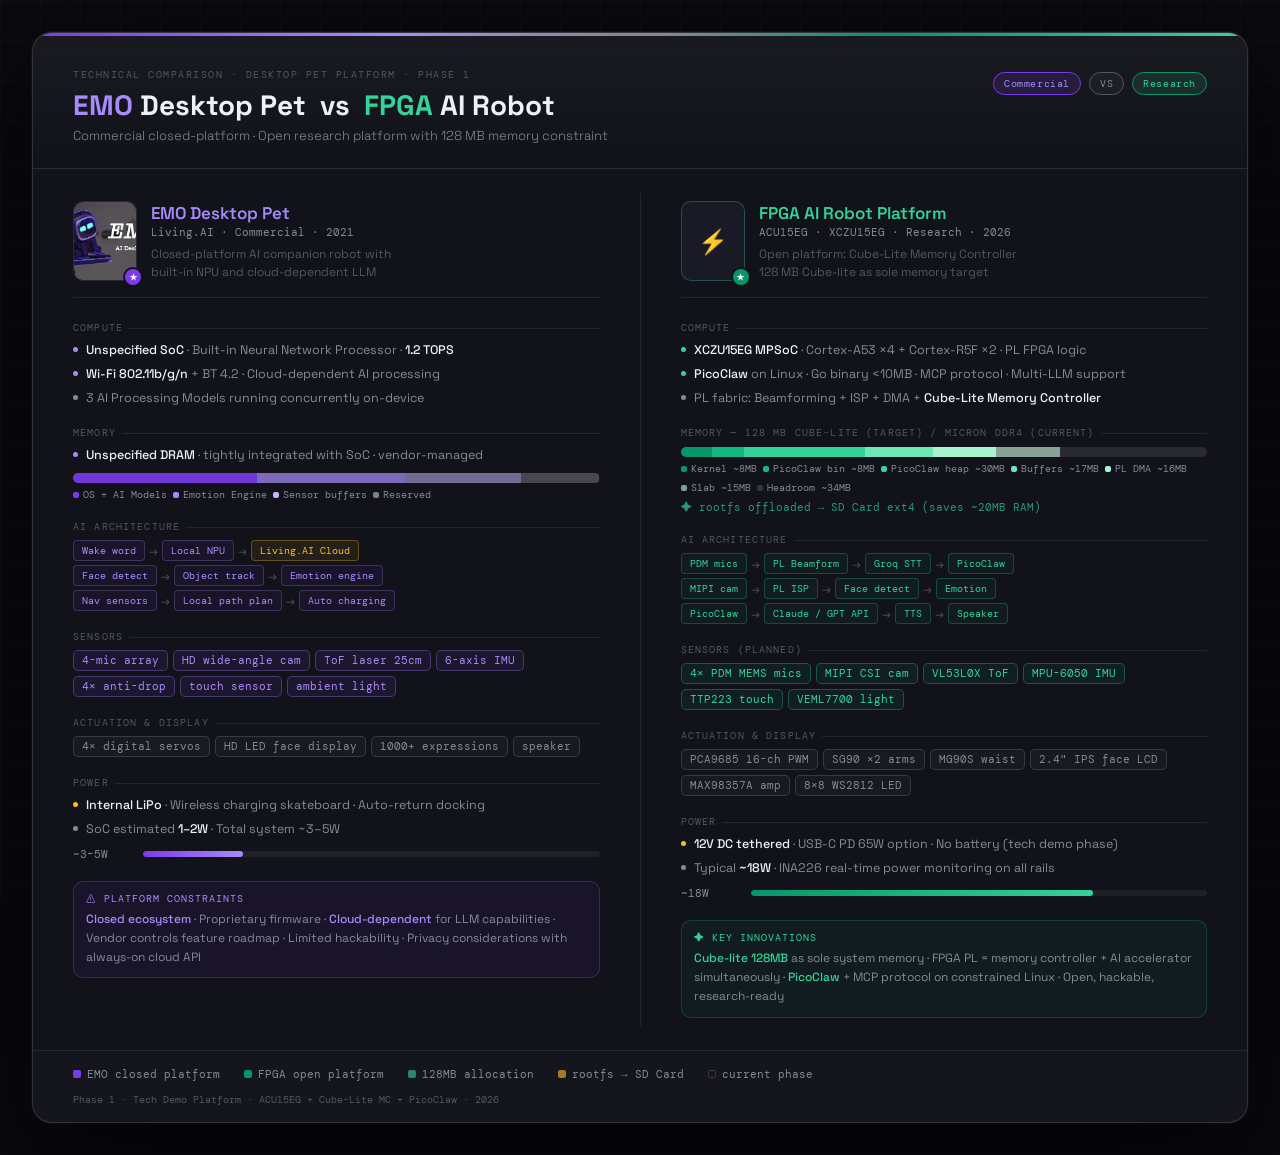
==== docs/emo_vs_fpga_slide_4.html @ 3019c157 "Add item 14: Cube-Lite Demo Plan with EMO vs FPGA slide preview Co-Authored-By: Claude Opus 4.6 (1M " ====
<!DOCTYPE html>
<html lang="zh-TW">
<head>
<meta charset="UTF-8">
<meta name="viewport" content="width=device-width, initial-scale=1.0">
<title>EMO vs FPGA AI Robot Platform</title>
<link href="https://fonts.googleapis.com/css2?family=DM+Mono:wght@400;500&family=Space+Grotesk:wght@300;400;500;600;700&display=swap" rel="stylesheet">
<style>
  *, *::before, *::after { box-sizing: border-box; margin: 0; padding: 0; }

  :root {
    --bg: #0a0a0f;
    --surface: #12121a;
    --surface2: #1a1a26;
    --border: rgba(255,255,255,0.08);
    --border2: rgba(255,255,255,0.14);
    --text: #f0f0f8;
    --muted: #888898;
    --hint: #555566;
    --emo-accent: #a78bfa;
    --emo-mid: #7c3aed;
    --emo-dim: rgba(124,58,237,0.15);
    --fpga-accent: #34d399;
    --fpga-mid: #059669;
    --fpga-dim: rgba(52,211,153,0.12);
    --amber: #fbbf24;
    --coral: #f87171;
  }

  body {
    background: var(--bg);
    color: var(--text);
    font-family: 'Space Grotesk', sans-serif;
    min-height: 100vh;
    display: flex;
    align-items: center;
    justify-content: center;
    padding: 2rem;
    overflow-x: hidden;
  }

  /* Subtle grid background */
  body::before {
    content: '';
    position: fixed;
    inset: 0;
    background-image:
      linear-gradient(rgba(255,255,255,0.02) 1px, transparent 1px),
      linear-gradient(90deg, rgba(255,255,255,0.02) 1px, transparent 1px);
    background-size: 40px 40px;
    pointer-events: none;
    z-index: 0;
  }

  .slide {
    position: relative;
    z-index: 1;
    width: 100%;
    max-width: 1280px;
    background: var(--surface);
    border: 1px solid var(--border2);
    border-radius: 20px;
    overflow: hidden;
    box-shadow: 0 40px 120px rgba(0,0,0,0.7), 0 0 0 1px rgba(255,255,255,0.05);
  }

  /* Top accent line */
  .slide::before {
    content: '';
    display: block;
    height: 3px;
    background: linear-gradient(90deg, var(--emo-mid) 0%, var(--emo-accent) 30%, #888 48%, #888 52%, var(--fpga-mid) 70%, var(--fpga-accent) 100%);
  }

  /* Header */
  .header {
    padding: 2rem 2.5rem 1.5rem;
    display: flex;
    align-items: flex-start;
    justify-content: space-between;
    gap: 1.5rem;
    border-bottom: 1px solid var(--border);
    background: linear-gradient(180deg, rgba(255,255,255,0.03) 0%, transparent 100%);
  }

  .header-left {}
  .eyebrow {
    font-family: 'DM Mono', monospace;
    font-size: 10px;
    letter-spacing: 0.15em;
    text-transform: uppercase;
    color: var(--hint);
    margin-bottom: 8px;
  }
  .headline {
    font-size: 28px;
    font-weight: 700;
    line-height: 1.15;
    color: var(--text);
  }
  .headline .emo-word { color: var(--emo-accent); }
  .headline .fpga-word { color: var(--fpga-accent); }
  .tagline {
    font-size: 13px;
    color: var(--muted);
    margin-top: 6px;
    font-weight: 300;
  }

  .header-right {
    display: flex;
    align-items: center;
    gap: 8px;
    flex-shrink: 0;
    margin-top: 4px;
  }
  .pill {
    font-family: 'DM Mono', monospace;
    font-size: 10px;
    padding: 4px 10px;
    border-radius: 20px;
    border: 1px solid;
    letter-spacing: 0.06em;
  }
  .pill-purple { border-color: var(--emo-mid); color: var(--emo-accent); background: var(--emo-dim); }
  .pill-green { border-color: var(--fpga-mid); color: var(--fpga-accent); background: var(--fpga-dim); }

  /* Main two-column layout */
  .main {
    display: grid;
    grid-template-columns: 1fr 1px 1fr;
  }

  .col-divider {
    background: var(--border);
    margin: 1.5rem 0;
  }

  .col {
    padding: 2rem 2.5rem;
  }

  /* Column headers */
  .col-head {
    display: flex;
    align-items: center;
    gap: 14px;
    margin-bottom: 1.5rem;
    padding-bottom: 1rem;
    border-bottom: 1px solid var(--border);
  }

  .avatar-wrap {
    position: relative;
    width: 64px;
    height: 80px;
    flex-shrink: 0;
  }
  .avatar-img {
    width: 64px;
    height: 80px;
    object-fit: cover;
    border-radius: 10px;
    border: 1.5px solid rgba(255,255,255,0.1);
    display: block;
  }
  .avatar-fallback {
    width: 64px;
    height: 80px;
    border-radius: 10px;
    border: 1.5px solid;
    display: flex;
    align-items: center;
    justify-content: center;
    font-size: 28px;
    background: var(--surface2);
  }
  .avatar-badge {
    position: absolute;
    bottom: -6px;
    right: -6px;
    width: 20px;
    height: 20px;
    border-radius: 50%;
    border: 2px solid var(--surface);
    display: flex;
    align-items: center;
    justify-content: center;
    font-size: 9px;
  }
  .badge-emo { background: var(--emo-mid); }
  .badge-fpga { background: var(--fpga-mid); }

  .col-title-block {}
  .col-name {
    font-size: 17px;
    font-weight: 600;
    margin-bottom: 2px;
  }
  .col-name-emo { color: var(--emo-accent); }
  .col-name-fpga { color: var(--fpga-accent); }
  .col-maker {
    font-family: 'DM Mono', monospace;
    font-size: 10.5px;
    color: var(--muted);
    margin-bottom: 6px;
  }
  .col-desc {
    font-size: 12px;
    color: var(--hint);
    line-height: 1.5;
  }

  /* Section */
  .section { margin-bottom: 1.25rem; }
  .sec-label {
    font-family: 'DM Mono', monospace;
    font-size: 9.5px;
    letter-spacing: 0.12em;
    text-transform: uppercase;
    color: var(--hint);
    margin-bottom: 7px;
    display: flex;
    align-items: center;
    gap: 6px;
  }
  .sec-label::after {
    content: '';
    flex: 1;
    height: 1px;
    background: var(--border);
  }

  .spec-list { display: flex; flex-direction: column; gap: 5px; }
  .spec-item {
    display: flex;
    align-items: flex-start;
    gap: 8px;
    font-size: 12.5px;
    line-height: 1.5;
    color: var(--muted);
  }
  .spec-dot {
    width: 5px;
    height: 5px;
    border-radius: 50%;
    flex-shrink: 0;
    margin-top: 6px;
  }
  .spec-item strong { color: var(--text); font-weight: 500; }

  /* Memory bar */
  .mem-bar-outer {
    background: rgba(255,255,255,0.05);
    border-radius: 6px;
    height: 10px;
    overflow: hidden;
    display: flex;
    margin: 6px 0 4px;
  }
  .mem-seg { height: 100%; }
  .mem-legend {
    display: flex;
    flex-wrap: wrap;
    gap: 6px;
    margin-top: 5px;
  }
  .mem-item {
    display: flex;
    align-items: center;
    gap: 4px;
    font-size: 10px;
    font-family: 'DM Mono', monospace;
    color: var(--muted);
  }
  .mem-dot { width: 6px; height: 6px; border-radius: 2px; flex-shrink: 0; }

  /* Tags */
  .tags { display: flex; flex-wrap: wrap; gap: 5px; margin-top: 4px; }
  .tag {
    font-size: 10.5px;
    font-family: 'DM Mono', monospace;
    padding: 3px 8px;
    border-radius: 5px;
    border: 1px solid;
    white-space: nowrap;
  }
  .tag-emo { border-color: rgba(167,139,250,0.3); color: var(--emo-accent); background: rgba(124,58,237,0.1); }
  .tag-fpga { border-color: rgba(52,211,153,0.3); color: var(--fpga-accent); background: rgba(5,150,105,0.1); }
  .tag-neutral { border-color: var(--border2); color: var(--muted); background: rgba(255,255,255,0.03); }

  /* Architecture flow */
  .arch-flow {
    display: flex;
    align-items: center;
    flex-wrap: wrap;
    gap: 4px;
    margin: 4px 0;
  }
  .arch-node {
    font-size: 10px;
    font-family: 'DM Mono', monospace;
    padding: 3px 8px;
    border-radius: 4px;
    border: 1px solid var(--border2);
    color: var(--muted);
    white-space: nowrap;
  }
  .arch-node-emo { border-color: rgba(167,139,250,0.25); color: var(--emo-accent); background: rgba(124,58,237,0.08); }
  .arch-node-fpga { border-color: rgba(52,211,153,0.25); color: var(--fpga-accent); background: rgba(5,150,105,0.08); }
  .arch-arrow { font-size: 11px; color: var(--hint); }

  /* Highlight box */
  .highlight {
    border-radius: 10px;
    padding: 10px 12px;
    margin-top: 1rem;
    border: 1px solid;
  }
  .highlight-emo {
    background: rgba(124,58,237,0.08);
    border-color: rgba(167,139,250,0.2);
  }
  .highlight-fpga {
    background: rgba(5,150,105,0.08);
    border-color: rgba(52,211,153,0.2);
  }
  .highlight-title {
    font-size: 10px;
    font-family: 'DM Mono', monospace;
    letter-spacing: 0.1em;
    text-transform: uppercase;
    margin-bottom: 5px;
  }
  .highlight-emo .highlight-title { color: var(--emo-accent); }
  .highlight-fpga .highlight-title { color: var(--fpga-accent); }
  .highlight-body {
    font-size: 12px;
    line-height: 1.6;
    color: var(--muted);
  }
  .highlight-body strong { font-weight: 500; }
  .highlight-emo .highlight-body strong { color: var(--emo-accent); }
  .highlight-fpga .highlight-body strong { color: var(--fpga-accent); }

  /* Footer */
  .footer {
    padding: 1rem 2.5rem;
    border-top: 1px solid var(--border);
    display: flex;
    align-items: center;
    justify-content: space-between;
    flex-wrap: wrap;
    gap: 12px;
    background: rgba(255,255,255,0.01);
  }
  .legend {
    display: flex;
    align-items: center;
    gap: 1.5rem;
    flex-wrap: wrap;
  }
  .legend-item {
    display: flex;
    align-items: center;
    gap: 6px;
    font-size: 11px;
    font-family: 'DM Mono', monospace;
    color: var(--muted);
  }
  .legend-dot {
    width: 8px;
    height: 8px;
    border-radius: 2px;
  }
  .footer-meta {
    font-family: 'DM Mono', monospace;
    font-size: 10px;
    color: var(--hint);
  }

  /* Comparison row for power */
  .power-row {
    display: flex;
    align-items: center;
    gap: 10px;
    margin-top: 4px;
  }
  .power-bar-wrap { flex: 1; }
  .power-label { font-size: 10px; font-family: 'DM Mono', monospace; color: var(--muted); margin-bottom: 3px; }
  .power-bar-bg { background: rgba(255,255,255,0.06); border-radius: 3px; height: 6px; overflow: hidden; }
  .power-bar-fill { height: 100%; border-radius: 3px; }

  /* Fade-in animation */
  @keyframes fadeUp {
    from { opacity: 0; transform: translateY(16px); }
    to { opacity: 1; transform: translateY(0); }
  }
  .slide { animation: fadeUp 0.5s ease both; }
  .col:nth-child(1) { animation: fadeUp 0.5s 0.1s ease both; }
  .col:nth-child(3) { animation: fadeUp 0.5s 0.2s ease both; }
</style>
</head>
<body>

<div class="slide">

  <!-- Header -->
  <div class="header">
    <div class="header-left">
      <div class="eyebrow">Technical Comparison · Desktop Pet Platform · Phase 1</div>
      <div class="headline">
        <span class="emo-word">EMO</span> Desktop Pet
        &nbsp;vs&nbsp;
        <span class="fpga-word">FPGA</span> AI Robot
      </div>
      <div class="tagline">Commercial closed-platform · Open research platform with 128 MB memory constraint</div>
    </div>
    <div class="header-right">
      <span class="pill pill-purple">Commercial</span>
      <span class="pill" style="border-color:var(--hint);color:var(--muted);background:rgba(255,255,255,0.03)">VS</span>
      <span class="pill pill-green">Research</span>
    </div>
  </div>

  <!-- Two columns -->
  <div class="main">

    <!-- LEFT: EMO -->
    <div class="col">

      <div class="col-head">
        <div class="avatar-wrap">
          <img
            class="avatar-img"
            src="[data-uri]"
            alt="EMO robot"
            
          >
          <div class="avatar-fallback" style="display:none;border-color:rgba(167,139,250,0.3);color:var(--emo-accent);">🤖</div>
          <div class="avatar-badge badge-emo">★</div>
        </div>
        <div class="col-title-block">
          <div class="col-name col-name-emo">EMO Desktop Pet</div>
          <div class="col-maker">Living.AI · Commercial · 2021</div>
          <div class="col-desc">Closed-platform AI companion robot with<br>built-in NPU and cloud-dependent LLM</div>
        </div>
      </div>

      <div class="section">
        <div class="sec-label">Compute</div>
        <div class="spec-list">
          <div class="spec-item"><div class="spec-dot" style="background:var(--emo-accent)"></div><div><strong>Unspecified SoC</strong> · Built-in Neural Network Processor · <strong>1.2 TOPS</strong></div></div>
          <div class="spec-item"><div class="spec-dot" style="background:var(--emo-accent)"></div><div><strong>Wi-Fi 802.11b/g/n</strong> + BT 4.2 · Cloud-dependent AI processing</div></div>
          <div class="spec-item"><div class="spec-dot" style="background:var(--muted)"></div><div>3 AI Processing Models running concurrently on-device</div></div>
        </div>
      </div>

      <div class="section">
        <div class="sec-label">Memory</div>
        <div class="spec-list">
          <div class="spec-item"><div class="spec-dot" style="background:var(--emo-accent)"></div><div><strong>Unspecified DRAM</strong> · tightly integrated with SoC · vendor-managed</div></div>
        </div>
        <div class="mem-bar-outer" style="margin-top:8px">
          <div class="mem-seg" style="width:35%;background:#7c3aed;opacity:0.9"></div>
          <div class="mem-seg" style="width:28%;background:#a78bfa;opacity:0.7"></div>
          <div class="mem-seg" style="width:22%;background:#c4b5fd;opacity:0.5"></div>
          <div class="mem-seg" style="width:15%;background:#ede9fe;opacity:0.2"></div>
        </div>
        <div class="mem-legend">
          <div class="mem-item"><div class="mem-dot" style="background:#7c3aed"></div>OS + AI Models</div>
          <div class="mem-item"><div class="mem-dot" style="background:#a78bfa"></div>Emotion Engine</div>
          <div class="mem-item"><div class="mem-dot" style="background:#c4b5fd"></div>Sensor buffers</div>
          <div class="mem-item"><div class="mem-dot" style="background:#ede9fe;opacity:0.5"></div>Reserved</div>
        </div>
      </div>

      <div class="section">
        <div class="sec-label">AI Architecture</div>
        <div class="arch-flow">
          <div class="arch-node arch-node-emo">Wake word</div>
          <div class="arch-arrow">→</div>
          <div class="arch-node arch-node-emo">Local NPU</div>
          <div class="arch-arrow">→</div>
          <div class="arch-node" style="border-color:rgba(251,191,36,0.3);color:#fbbf24;background:rgba(251,191,36,0.08)">Living.AI Cloud</div>
        </div>
        <div class="arch-flow" style="margin-top:4px">
          <div class="arch-node arch-node-emo">Face detect</div>
          <div class="arch-arrow">→</div>
          <div class="arch-node arch-node-emo">Object track</div>
          <div class="arch-arrow">→</div>
          <div class="arch-node arch-node-emo">Emotion engine</div>
        </div>
        <div class="arch-flow" style="margin-top:4px">
          <div class="arch-node arch-node-emo">Nav sensors</div>
          <div class="arch-arrow">→</div>
          <div class="arch-node arch-node-emo">Local path plan</div>
          <div class="arch-arrow">→</div>
          <div class="arch-node arch-node-emo">Auto charging</div>
        </div>
      </div>

      <div class="section">
        <div class="sec-label">Sensors</div>
        <div class="tags">
          <span class="tag tag-emo">4-mic array</span>
          <span class="tag tag-emo">HD wide-angle cam</span>
          <span class="tag tag-emo">ToF laser 25cm</span>
          <span class="tag tag-emo">6-axis IMU</span>
          <span class="tag tag-emo">4× anti-drop</span>
          <span class="tag tag-emo">touch sensor</span>
          <span class="tag tag-emo">ambient light</span>
        </div>
      </div>

      <div class="section">
        <div class="sec-label">Actuation &amp; Display</div>
        <div class="tags">
          <span class="tag tag-neutral">4× digital servos</span>
          <span class="tag tag-neutral">HD LED face display</span>
          <span class="tag tag-neutral">1000+ expressions</span>
          <span class="tag tag-neutral">speaker</span>
        </div>
      </div>

      <div class="section">
        <div class="sec-label">Power</div>
        <div class="spec-list">
          <div class="spec-item"><div class="spec-dot" style="background:#fbbf24"></div><div><strong>Internal LiPo</strong> · Wireless charging skateboard · Auto-return docking</div></div>
          <div class="spec-item"><div class="spec-dot" style="background:var(--muted)"></div><div>SoC estimated <strong>1–2W</strong> · Total system ~3–5W</div></div>
        </div>
        <div class="power-row" style="margin-top:8px">
          <div style="font-size:11px;font-family:'DM Mono',monospace;color:var(--muted);width:60px">~3–5W</div>
          <div class="power-bar-wrap">
            <div class="power-bar-bg">
              <div class="power-bar-fill" style="width:22%;background:linear-gradient(90deg,var(--emo-mid),var(--emo-accent))"></div>
            </div>
          </div>
        </div>
      </div>

      <div class="highlight highlight-emo">
        <div class="highlight-title">⚠ Platform Constraints</div>
        <div class="highlight-body">
          <strong>Closed ecosystem</strong> · Proprietary firmware · <strong>Cloud-dependent</strong> for LLM capabilities · Vendor controls feature roadmap · Limited hackability · Privacy considerations with always-on cloud API
        </div>
      </div>

    </div>

    <div class="col-divider"></div>

    <!-- RIGHT: FPGA Platform -->
    <div class="col">

      <div class="col-head">
        <div class="avatar-wrap">
          <div class="avatar-fallback" style="display:flex;border-color:rgba(52,211,153,0.3);color:var(--fpga-accent);font-size:24px;">⚡</div>
          <div class="avatar-badge badge-fpga">★</div>
        </div>
        <div class="col-title-block">
          <div class="col-name col-name-fpga">FPGA AI Robot Platform</div>
          <div class="col-maker">ACU15EG · XCZU15EG · Research · 2026</div>
          <div class="col-desc">Open platform: Cube-Lite Memory Controller<br>128 MB Cube-lite as sole memory target</div>
        </div>
      </div>

      <div class="section">
        <div class="sec-label">Compute</div>
        <div class="spec-list">
          <div class="spec-item"><div class="spec-dot" style="background:var(--fpga-accent)"></div><div><strong>XCZU15EG MPSoC</strong> · Cortex-A53 ×4 + Cortex-R5F ×2 · PL FPGA logic</div></div>
          <div class="spec-item"><div class="spec-dot" style="background:var(--fpga-accent)"></div><div><strong>PicoClaw</strong> on Linux · Go binary &lt;10MB · MCP protocol · Multi-LLM support</div></div>
          <div class="spec-item"><div class="spec-dot" style="background:var(--muted)"></div><div>PL fabric: Beamforming + ISP + DMA + <strong>Cube-Lite Memory Controller</strong></div></div>
        </div>
      </div>

      <div class="section">
        <div class="sec-label">Memory — 128 MB Cube-lite (target) / Micron DDR4 (current)</div>
        <div class="mem-bar-outer" style="margin-top:8px">
          <div class="mem-seg" style="width:6%;background:#059669"></div>
          <div class="mem-seg" style="width:6%;background:#10b981"></div>
          <div class="mem-seg" style="width:23%;background:#34d399"></div>
          <div class="mem-seg" style="width:13%;background:#6ee7b7"></div>
          <div class="mem-seg" style="width:12%;background:#a7f3d0"></div>
          <div class="mem-seg" style="width:12%;background:#d1fae5;opacity:0.6"></div>
          <div class="mem-seg" style="width:28%;background:rgba(255,255,255,0.05)"></div>
        </div>
        <div class="mem-legend">
          <div class="mem-item"><div class="mem-dot" style="background:#059669"></div>Kernel ~8MB</div>
          <div class="mem-item"><div class="mem-dot" style="background:#10b981"></div>PicoClaw bin ~8MB</div>
          <div class="mem-item"><div class="mem-dot" style="background:#34d399"></div>PicoClaw heap ~30MB</div>
          <div class="mem-item"><div class="mem-dot" style="background:#6ee7b7"></div>Buffers ~17MB</div>
          <div class="mem-item"><div class="mem-dot" style="background:#a7f3d0"></div>PL DMA ~16MB</div>
          <div class="mem-item"><div class="mem-dot" style="background:#d1fae5;opacity:0.6"></div>Slab ~15MB</div>
          <div class="mem-item"><div class="mem-dot" style="background:rgba(255,255,255,0.15)"></div>Headroom ~34MB</div>
        </div>
        <div style="margin-top:6px;font-size:11px;font-family:'DM Mono',monospace;color:rgba(52,211,153,0.7)">
          ✦ rootfs offloaded → SD Card ext4 (saves ~20MB RAM)
        </div>
      </div>

      <div class="section">
        <div class="sec-label">AI Architecture</div>
        <div class="arch-flow">
          <div class="arch-node arch-node-fpga">PDM mics</div>
          <div class="arch-arrow">→</div>
          <div class="arch-node arch-node-fpga">PL Beamform</div>
          <div class="arch-arrow">→</div>
          <div class="arch-node arch-node-fpga">Groq STT</div>
          <div class="arch-arrow">→</div>
          <div class="arch-node arch-node-fpga">PicoClaw</div>
        </div>
        <div class="arch-flow" style="margin-top:4px">
          <div class="arch-node arch-node-fpga">MIPI cam</div>
          <div class="arch-arrow">→</div>
          <div class="arch-node arch-node-fpga">PL ISP</div>
          <div class="arch-arrow">→</div>
          <div class="arch-node arch-node-fpga">Face detect</div>
          <div class="arch-arrow">→</div>
          <div class="arch-node arch-node-fpga">Emotion</div>
        </div>
        <div class="arch-flow" style="margin-top:4px">
          <div class="arch-node arch-node-fpga">PicoClaw</div>
          <div class="arch-arrow">→</div>
          <div class="arch-node arch-node-fpga">Claude / GPT API</div>
          <div class="arch-arrow">→</div>
          <div class="arch-node arch-node-fpga">TTS</div>
          <div class="arch-arrow">→</div>
          <div class="arch-node arch-node-fpga">Speaker</div>
        </div>
      </div>

      <div class="section">
        <div class="sec-label">Sensors (Planned)</div>
        <div class="tags">
          <span class="tag tag-fpga">4× PDM MEMS mics</span>
          <span class="tag tag-fpga">MIPI CSI cam</span>
          <span class="tag tag-fpga">VL53L0X ToF</span>
          <span class="tag tag-fpga">MPU-6050 IMU</span>
          <span class="tag tag-fpga">TTP223 touch</span>
          <span class="tag tag-fpga">VEML7700 light</span>
        </div>
      </div>

      <div class="section">
        <div class="sec-label">Actuation &amp; Display</div>
        <div class="tags">
          <span class="tag tag-neutral">PCA9685 16-ch PWM</span>
          <span class="tag tag-neutral">SG90 ×2 arms</span>
          <span class="tag tag-neutral">MG90S waist</span>
          <span class="tag tag-neutral">2.4" IPS face LCD</span>
          <span class="tag tag-neutral">MAX98357A amp</span>
          <span class="tag tag-neutral">8×8 WS2812 LED</span>
        </div>
      </div>

      <div class="section">
        <div class="sec-label">Power</div>
        <div class="spec-list">
          <div class="spec-item"><div class="spec-dot" style="background:#fbbf24"></div><div><strong>12V DC tethered</strong> · USB-C PD 65W option · No battery (tech demo phase)</div></div>
          <div class="spec-item"><div class="spec-dot" style="background:var(--muted)"></div><div>Typical <strong>~18W</strong> · INA226 real-time power monitoring on all rails</div></div>
        </div>
        <div class="power-row" style="margin-top:8px">
          <div style="font-size:11px;font-family:'DM Mono',monospace;color:var(--muted);width:60px">~18W</div>
          <div class="power-bar-wrap">
            <div class="power-bar-bg">
              <div class="power-bar-fill" style="width:75%;background:linear-gradient(90deg,var(--fpga-mid),var(--fpga-accent))"></div>
            </div>
          </div>
        </div>
      </div>

      <div class="highlight highlight-fpga">
        <div class="highlight-title">✦ Key Innovations</div>
        <div class="highlight-body">
          <strong>Cube-lite 128MB</strong> as sole system memory · FPGA PL = memory controller + AI accelerator simultaneously · <strong>PicoClaw</strong> + MCP protocol on constrained Linux · Open, hackable, research-ready
        </div>
      </div>

    </div>
  </div>

  <!-- Footer -->
  <div class="footer">
    <div class="legend">
      <div class="legend-item"><div class="legend-dot" style="background:var(--emo-mid)"></div>EMO closed platform</div>
      <div class="legend-item"><div class="legend-dot" style="background:var(--fpga-mid)"></div>FPGA open platform</div>
      <div class="legend-item"><div class="legend-dot" style="background:#34d399;opacity:0.6"></div>128MB allocation</div>
      <div class="legend-item"><div class="legend-dot" style="background:#fbbf24;opacity:0.6"></div>rootfs → SD Card</div>
      <div class="legend-item"><div class="legend-dot" style="border:1px solid var(--border2);background:transparent"></div>current phase</div>
    </div>
    <div class="footer-meta">Phase 1 · Tech Demo Platform · ACU15EG + Cube-Lite MC + PicoClaw · 2026</div>
  </div>

</div>

</body>
</html>
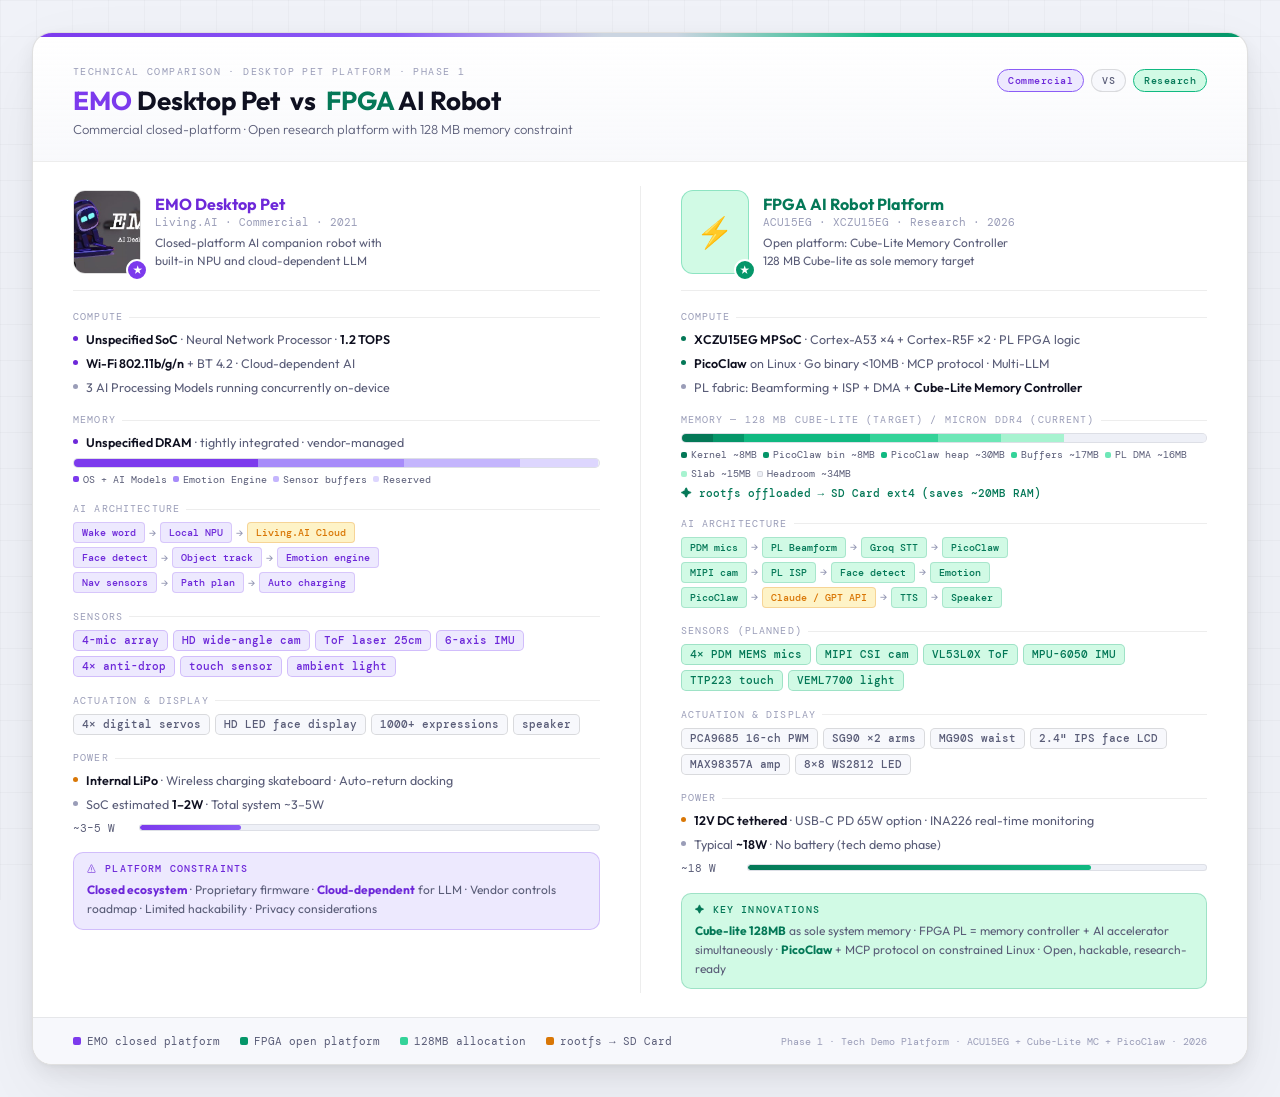
==== commit 4d834edc: "Replace EMO vs FPGA slide with bright version Co-Authored-By: Claude Opus 4.6 (1M context) <noreply@" ====
--- a/docs/emo_vs_fpga_slide_4.html
+++ b/docs/emo_vs_fpga_slide_4.html
@@ -4,50 +4,51 @@
 <meta charset="UTF-8">
 <meta name="viewport" content="width=device-width, initial-scale=1.0">
 <title>EMO vs FPGA AI Robot Platform</title>
-<link href="https://fonts.googleapis.com/css2?family=DM+Mono:wght@400;500&family=Space+Grotesk:wght@300;400;500;600;700&display=swap" rel="stylesheet">
+<link href="https://fonts.googleapis.com/css2?family=DM+Mono:wght@400;500&family=Outfit:wght@300;400;500;600;700&display=swap" rel="stylesheet">
 <style>
   *, *::before, *::after { box-sizing: border-box; margin: 0; padding: 0; }
 
   :root {
-    --bg: #0a0a0f;
-    --surface: #12121a;
-    --surface2: #1a1a26;
-    --border: rgba(255,255,255,0.08);
-    --border2: rgba(255,255,255,0.14);
-    --text: #f0f0f8;
-    --muted: #888898;
-    --hint: #555566;
-    --emo-accent: #a78bfa;
+    --bg: #f0f2f8;
+    --surface: #ffffff;
+    --surface2: #f7f8fc;
+    --surface3: #eef0f7;
+    --border: rgba(0,0,0,0.07);
+    --border2: rgba(0,0,0,0.12);
+    --text: #0f1020;
+    --muted: #5a5d78;
+    --hint: #9a9db8;
+    --emo-accent: #6d28d9;
     --emo-mid: #7c3aed;
-    --emo-dim: rgba(124,58,237,0.15);
-    --fpga-accent: #34d399;
+    --emo-light: #ede9fe;
+    --emo-mid2: #8b5cf6;
+    --fpga-accent: #047857;
     --fpga-mid: #059669;
-    --fpga-dim: rgba(52,211,153,0.12);
-    --amber: #fbbf24;
-    --coral: #f87171;
+    --fpga-light: #d1fae5;
+    --fpga-mid2: #10b981;
+    --amber: #d97706;
+    --amber-light: #fef3c7;
   }
 
   body {
     background: var(--bg);
     color: var(--text);
-    font-family: 'Space Grotesk', sans-serif;
+    font-family: 'Outfit', sans-serif;
     min-height: 100vh;
     display: flex;
     align-items: center;
     justify-content: center;
     padding: 2rem;
-    overflow-x: hidden;
-  }
-
-  /* Subtle grid background */
+  }
+
   body::before {
     content: '';
     position: fixed;
     inset: 0;
     background-image:
-      linear-gradient(rgba(255,255,255,0.02) 1px, transparent 1px),
-      linear-gradient(90deg, rgba(255,255,255,0.02) 1px, transparent 1px);
-    background-size: 40px 40px;
+      linear-gradient(rgba(0,0,0,0.025) 1px, transparent 1px),
+      linear-gradient(90deg, rgba(0,0,0,0.025) 1px, transparent 1px);
+    background-size: 36px 36px;
     pointer-events: none;
     z-index: 0;
   }
@@ -61,158 +62,132 @@
     border: 1px solid var(--border2);
     border-radius: 20px;
     overflow: hidden;
-    box-shadow: 0 40px 120px rgba(0,0,0,0.7), 0 0 0 1px rgba(255,255,255,0.05);
-  }
-
-  /* Top accent line */
+    box-shadow:
+      0 2px 4px rgba(0,0,0,0.04),
+      0 8px 24px rgba(0,0,0,0.08),
+      0 32px 80px rgba(0,0,0,0.06);
+    animation: fadeUp 0.45s ease both;
+  }
+
+  @keyframes fadeUp {
+    from { opacity: 0; transform: translateY(14px); }
+    to   { opacity: 1; transform: translateY(0); }
+  }
+
   .slide::before {
     content: '';
     display: block;
-    height: 3px;
-    background: linear-gradient(90deg, var(--emo-mid) 0%, var(--emo-accent) 30%, #888 48%, #888 52%, var(--fpga-mid) 70%, var(--fpga-accent) 100%);
-  }
-
-  /* Header */
+    height: 4px;
+    background: linear-gradient(90deg,
+      var(--emo-mid) 0%, var(--emo-mid2) 30%,
+      #cbd5e1 47%, #cbd5e1 53%,
+      var(--fpga-mid2) 70%, var(--fpga-mid) 100%);
+  }
+
+  /* ── Header ── */
   .header {
-    padding: 2rem 2.5rem 1.5rem;
+    padding: 1.75rem 2.5rem 1.5rem;
     display: flex;
     align-items: flex-start;
     justify-content: space-between;
     gap: 1.5rem;
     border-bottom: 1px solid var(--border);
-    background: linear-gradient(180deg, rgba(255,255,255,0.03) 0%, transparent 100%);
-  }
-
-  .header-left {}
+    background: linear-gradient(180deg, rgba(255,255,255,0) 0%, rgba(238,240,247,0.4) 100%);
+  }
+
   .eyebrow {
     font-family: 'DM Mono', monospace;
     font-size: 10px;
-    letter-spacing: 0.15em;
+    letter-spacing: 0.14em;
     text-transform: uppercase;
     color: var(--hint);
-    margin-bottom: 8px;
-  }
+    margin-bottom: 7px;
+  }
+
   .headline {
-    font-size: 28px;
+    font-size: 26px;
     font-weight: 700;
-    line-height: 1.15;
+    line-height: 1.2;
     color: var(--text);
   }
-  .headline .emo-word { color: var(--emo-accent); }
+  .headline .emo-word  { color: var(--emo-mid); }
   .headline .fpga-word { color: var(--fpga-accent); }
+
   .tagline {
     font-size: 13px;
     color: var(--muted);
-    margin-top: 6px;
+    margin-top: 5px;
     font-weight: 300;
   }
 
-  .header-right {
-    display: flex;
-    align-items: center;
-    gap: 8px;
-    flex-shrink: 0;
-    margin-top: 4px;
-  }
+  .pills { display: flex; align-items: center; gap: 7px; flex-shrink: 0; margin-top: 4px; }
   .pill {
     font-family: 'DM Mono', monospace;
     font-size: 10px;
     padding: 4px 10px;
     border-radius: 20px;
-    border: 1px solid;
-    letter-spacing: 0.06em;
-  }
-  .pill-purple { border-color: var(--emo-mid); color: var(--emo-accent); background: var(--emo-dim); }
-  .pill-green { border-color: var(--fpga-mid); color: var(--fpga-accent); background: var(--fpga-dim); }
-
-  /* Main two-column layout */
+    border: 1.5px solid;
+    letter-spacing: 0.05em;
+    font-weight: 500;
+  }
+  .pill-emo  { border-color: var(--emo-mid2);  color: var(--emo-accent);  background: var(--emo-light); }
+  .pill-vs   { border-color: var(--border2);    color: var(--muted);       background: var(--surface2); }
+  .pill-fpga { border-color: var(--fpga-mid2); color: var(--fpga-accent); background: var(--fpga-light); }
+
+  /* ── Two columns ── */
   .main {
     display: grid;
     grid-template-columns: 1fr 1px 1fr;
   }
-
-  .col-divider {
-    background: var(--border);
-    margin: 1.5rem 0;
-  }
-
-  .col {
-    padding: 2rem 2.5rem;
-  }
-
-  /* Column headers */
+  .col-divider { background: var(--border); margin: 1.5rem 0; }
+  .col { padding: 1.75rem 2.5rem; }
+
+  /* ── Column header ── */
   .col-head {
     display: flex;
     align-items: center;
     gap: 14px;
-    margin-bottom: 1.5rem;
+    margin-bottom: 1.25rem;
     padding-bottom: 1rem;
     border-bottom: 1px solid var(--border);
   }
 
-  .avatar-wrap {
-    position: relative;
-    width: 64px;
-    height: 80px;
-    flex-shrink: 0;
-  }
-  .avatar-img {
-    width: 64px;
-    height: 80px;
+  .avatar-wrap { position: relative; width: 68px; height: 84px; flex-shrink: 0; }
+  .avatar-img  {
+    width: 68px; height: 84px;
     object-fit: cover;
-    border-radius: 10px;
-    border: 1.5px solid rgba(255,255,255,0.1);
+    border-radius: 12px;
+    border: 1.5px solid var(--border2);
     display: block;
   }
-  .avatar-fallback {
-    width: 64px;
-    height: 80px;
-    border-radius: 10px;
+  .avatar-icon {
+    width: 68px; height: 84px;
+    border-radius: 12px;
     border: 1.5px solid;
-    display: flex;
-    align-items: center;
-    justify-content: center;
-    font-size: 28px;
-    background: var(--surface2);
-  }
+    display: flex; align-items: center; justify-content: center;
+    font-size: 30px;
+  }
+  .avatar-icon-fpga { border-color: rgba(16,185,129,0.35); background: var(--fpga-light); }
+
   .avatar-badge {
-    position: absolute;
-    bottom: -6px;
-    right: -6px;
-    width: 20px;
-    height: 20px;
+    position: absolute; bottom: -7px; right: -7px;
+    width: 22px; height: 22px;
     border-radius: 50%;
-    border: 2px solid var(--surface);
-    display: flex;
-    align-items: center;
-    justify-content: center;
-    font-size: 9px;
-  }
-  .badge-emo { background: var(--emo-mid); }
-  .badge-fpga { background: var(--fpga-mid); }
-
-  .col-title-block {}
-  .col-name {
-    font-size: 17px;
-    font-weight: 600;
-    margin-bottom: 2px;
-  }
-  .col-name-emo { color: var(--emo-accent); }
+    border: 2.5px solid var(--surface);
+    display: flex; align-items: center; justify-content: center;
+    font-size: 9px; font-weight: 700;
+  }
+  .badge-emo  { background: var(--emo-mid);  color: #fff; }
+  .badge-fpga { background: var(--fpga-mid); color: #fff; }
+
+  .col-name { font-size: 16px; font-weight: 700; margin-bottom: 2px; }
+  .col-name-emo  { color: var(--emo-accent); }
   .col-name-fpga { color: var(--fpga-accent); }
-  .col-maker {
-    font-family: 'DM Mono', monospace;
-    font-size: 10.5px;
-    color: var(--muted);
-    margin-bottom: 6px;
-  }
-  .col-desc {
-    font-size: 12px;
-    color: var(--hint);
-    line-height: 1.5;
-  }
-
-  /* Section */
-  .section { margin-bottom: 1.25rem; }
+  .col-maker { font-family: 'DM Mono', monospace; font-size: 10.5px; color: var(--hint); margin-bottom: 5px; }
+  .col-desc  { font-size: 12px; color: var(--muted); line-height: 1.5; }
+
+  /* ── Sections ── */
+  .section { margin-bottom: 1.1rem; }
   .sec-label {
     font-family: 'DM Mono', monospace;
     font-size: 9.5px;
@@ -220,194 +195,105 @@
     text-transform: uppercase;
     color: var(--hint);
     margin-bottom: 7px;
-    display: flex;
-    align-items: center;
-    gap: 6px;
-  }
-  .sec-label::after {
-    content: '';
-    flex: 1;
-    height: 1px;
-    background: var(--border);
-  }
+    display: flex; align-items: center; gap: 6px;
+  }
+  .sec-label::after { content: ''; flex: 1; height: 1px; background: var(--border); }
 
   .spec-list { display: flex; flex-direction: column; gap: 5px; }
   .spec-item {
-    display: flex;
-    align-items: flex-start;
-    gap: 8px;
-    font-size: 12.5px;
-    line-height: 1.5;
-    color: var(--muted);
-  }
-  .spec-dot {
-    width: 5px;
-    height: 5px;
-    border-radius: 50%;
-    flex-shrink: 0;
-    margin-top: 6px;
-  }
-  .spec-item strong { color: var(--text); font-weight: 500; }
-
-  /* Memory bar */
+    display: flex; align-items: flex-start; gap: 8px;
+    font-size: 12.5px; line-height: 1.5; color: var(--muted);
+  }
+  .spec-dot { width: 5px; height: 5px; border-radius: 50%; flex-shrink: 0; margin-top: 6px; }
+  .spec-item strong { color: var(--text); font-weight: 600; }
+
+  /* ── Memory bar ── */
   .mem-bar-outer {
-    background: rgba(255,255,255,0.05);
-    border-radius: 6px;
-    height: 10px;
-    overflow: hidden;
-    display: flex;
-    margin: 6px 0 4px;
+    background: var(--surface3);
+    border-radius: 6px; height: 10px;
+    overflow: hidden; display: flex;
+    margin: 6px 0 5px;
+    border: 1px solid var(--border);
   }
   .mem-seg { height: 100%; }
-  .mem-legend {
-    display: flex;
-    flex-wrap: wrap;
-    gap: 6px;
-    margin-top: 5px;
-  }
+  .mem-legend { display: flex; flex-wrap: wrap; gap: 6px; margin-top: 4px; }
   .mem-item {
-    display: flex;
-    align-items: center;
-    gap: 4px;
-    font-size: 10px;
-    font-family: 'DM Mono', monospace;
-    color: var(--muted);
+    display: flex; align-items: center; gap: 4px;
+    font-size: 10px; font-family: 'DM Mono', monospace; color: var(--muted);
   }
   .mem-dot { width: 6px; height: 6px; border-radius: 2px; flex-shrink: 0; }
 
-  /* Tags */
+  /* ── Tags ── */
   .tags { display: flex; flex-wrap: wrap; gap: 5px; margin-top: 4px; }
   .tag {
-    font-size: 10.5px;
-    font-family: 'DM Mono', monospace;
-    padding: 3px 8px;
-    border-radius: 5px;
-    border: 1px solid;
-    white-space: nowrap;
-  }
-  .tag-emo { border-color: rgba(167,139,250,0.3); color: var(--emo-accent); background: rgba(124,58,237,0.1); }
-  .tag-fpga { border-color: rgba(52,211,153,0.3); color: var(--fpga-accent); background: rgba(5,150,105,0.1); }
-  .tag-neutral { border-color: var(--border2); color: var(--muted); background: rgba(255,255,255,0.03); }
-
-  /* Architecture flow */
-  .arch-flow {
-    display: flex;
-    align-items: center;
-    flex-wrap: wrap;
-    gap: 4px;
-    margin: 4px 0;
-  }
+    font-size: 10.5px; font-family: 'DM Mono', monospace;
+    padding: 3px 8px; border-radius: 5px; border: 1px solid;
+    white-space: nowrap; font-weight: 500;
+  }
+  .tag-emo     { border-color: rgba(124,58,237,0.25); color: var(--emo-accent);  background: var(--emo-light); }
+  .tag-fpga    { border-color: rgba(5,150,105,0.25);  color: var(--fpga-accent); background: var(--fpga-light); }
+  .tag-neutral { border-color: var(--border2); color: var(--muted); background: var(--surface2); }
+
+  /* ── Architecture flow ── */
+  .arch-flow { display: flex; align-items: center; flex-wrap: wrap; gap: 4px; margin: 4px 0; }
   .arch-node {
-    font-size: 10px;
-    font-family: 'DM Mono', monospace;
-    padding: 3px 8px;
-    border-radius: 4px;
-    border: 1px solid var(--border2);
-    color: var(--muted);
-    white-space: nowrap;
-  }
-  .arch-node-emo { border-color: rgba(167,139,250,0.25); color: var(--emo-accent); background: rgba(124,58,237,0.08); }
-  .arch-node-fpga { border-color: rgba(52,211,153,0.25); color: var(--fpga-accent); background: rgba(5,150,105,0.08); }
+    font-size: 10px; font-family: 'DM Mono', monospace;
+    padding: 3px 8px; border-radius: 4px; border: 1px solid;
+    white-space: nowrap; font-weight: 500;
+  }
+  .arch-node-emo  { border-color: rgba(124,58,237,0.2); color: var(--emo-accent);  background: var(--emo-light); }
+  .arch-node-fpga { border-color: rgba(5,150,105,0.2);  color: var(--fpga-accent); background: var(--fpga-light); }
+  .arch-node-cloud{ border-color: rgba(217,119,6,0.25); color: var(--amber);        background: var(--amber-light); }
+  .arch-node-plain{ border-color: var(--border2); color: var(--muted); background: var(--surface2); }
   .arch-arrow { font-size: 11px; color: var(--hint); }
 
-  /* Highlight box */
-  .highlight {
-    border-radius: 10px;
-    padding: 10px 12px;
-    margin-top: 1rem;
-    border: 1px solid;
-  }
-  .highlight-emo {
-    background: rgba(124,58,237,0.08);
-    border-color: rgba(167,139,250,0.2);
-  }
-  .highlight-fpga {
-    background: rgba(5,150,105,0.08);
-    border-color: rgba(52,211,153,0.2);
-  }
+  /* ── Power bar ── */
+  .power-row { display: flex; align-items: center; gap: 10px; margin-top: 7px; }
+  .power-label { font-size: 11px; font-family: 'DM Mono', monospace; color: var(--muted); width: 56px; }
+  .power-bar-wrap { flex: 1; }
+  .power-bar-bg { background: var(--surface3); border-radius: 4px; height: 7px; overflow: hidden; border: 1px solid var(--border); }
+  .power-bar-fill { height: 100%; border-radius: 4px; }
+
+  /* ── Highlight box ── */
+  .highlight { border-radius: 10px; padding: 10px 13px; margin-top: 1rem; border: 1px solid; }
+  .highlight-emo  { background: var(--emo-light);  border-color: rgba(124,58,237,0.25); }
+  .highlight-fpga { background: var(--fpga-light); border-color: rgba(5,150,105,0.25); }
   .highlight-title {
-    font-size: 10px;
-    font-family: 'DM Mono', monospace;
-    letter-spacing: 0.1em;
-    text-transform: uppercase;
-    margin-bottom: 5px;
-  }
-  .highlight-emo .highlight-title { color: var(--emo-accent); }
+    font-size: 9.5px; font-family: 'DM Mono', monospace;
+    letter-spacing: 0.12em; text-transform: uppercase; margin-bottom: 5px; font-weight: 500;
+  }
+  .highlight-emo  .highlight-title { color: var(--emo-accent); }
   .highlight-fpga .highlight-title { color: var(--fpga-accent); }
-  .highlight-body {
-    font-size: 12px;
-    line-height: 1.6;
-    color: var(--muted);
-  }
-  .highlight-body strong { font-weight: 500; }
-  .highlight-emo .highlight-body strong { color: var(--emo-accent); }
+  .highlight-body { font-size: 12px; line-height: 1.6; color: var(--muted); }
+  .highlight-emo  .highlight-body strong { color: var(--emo-accent); }
   .highlight-fpga .highlight-body strong { color: var(--fpga-accent); }
 
-  /* Footer */
+  /* ── Footer ── */
   .footer {
     padding: 1rem 2.5rem;
     border-top: 1px solid var(--border);
-    display: flex;
-    align-items: center;
+    display: flex; align-items: center;
     justify-content: space-between;
-    flex-wrap: wrap;
-    gap: 12px;
-    background: rgba(255,255,255,0.01);
-  }
-  .legend {
-    display: flex;
-    align-items: center;
-    gap: 1.5rem;
-    flex-wrap: wrap;
-  }
+    flex-wrap: wrap; gap: 12px;
+    background: var(--surface2);
+  }
+  .legend { display: flex; align-items: center; gap: 1.25rem; flex-wrap: wrap; }
   .legend-item {
-    display: flex;
-    align-items: center;
-    gap: 6px;
-    font-size: 11px;
-    font-family: 'DM Mono', monospace;
-    color: var(--muted);
-  }
-  .legend-dot {
-    width: 8px;
-    height: 8px;
-    border-radius: 2px;
-  }
-  .footer-meta {
-    font-family: 'DM Mono', monospace;
-    font-size: 10px;
-    color: var(--hint);
-  }
-
-  /* Comparison row for power */
-  .power-row {
-    display: flex;
-    align-items: center;
-    gap: 10px;
-    margin-top: 4px;
-  }
-  .power-bar-wrap { flex: 1; }
-  .power-label { font-size: 10px; font-family: 'DM Mono', monospace; color: var(--muted); margin-bottom: 3px; }
-  .power-bar-bg { background: rgba(255,255,255,0.06); border-radius: 3px; height: 6px; overflow: hidden; }
-  .power-bar-fill { height: 100%; border-radius: 3px; }
-
-  /* Fade-in animation */
-  @keyframes fadeUp {
-    from { opacity: 0; transform: translateY(16px); }
-    to { opacity: 1; transform: translateY(0); }
-  }
-  .slide { animation: fadeUp 0.5s ease both; }
-  .col:nth-child(1) { animation: fadeUp 0.5s 0.1s ease both; }
-  .col:nth-child(3) { animation: fadeUp 0.5s 0.2s ease both; }
+    display: flex; align-items: center; gap: 6px;
+    font-size: 11px; font-family: 'DM Mono', monospace; color: var(--muted);
+  }
+  .legend-dot { width: 8px; height: 8px; border-radius: 2px; }
+  .footer-meta { font-family: 'DM Mono', monospace; font-size: 10px; color: var(--hint); }
 </style>
 </head>
 <body>
-
 <div class="slide">
+
+  <!-- Top accent bar rendered via ::before -->
 
   <!-- Header -->
   <div class="header">
-    <div class="header-left">
+    <div>
       <div class="eyebrow">Technical Comparison · Desktop Pet Platform · Phase 1</div>
       <div class="headline">
         <span class="emo-word">EMO</span> Desktop Pet
@@ -416,31 +302,24 @@
       </div>
       <div class="tagline">Commercial closed-platform · Open research platform with 128 MB memory constraint</div>
     </div>
-    <div class="header-right">
-      <span class="pill pill-purple">Commercial</span>
-      <span class="pill" style="border-color:var(--hint);color:var(--muted);background:rgba(255,255,255,0.03)">VS</span>
-      <span class="pill pill-green">Research</span>
+    <div class="pills">
+      <span class="pill pill-emo">Commercial</span>
+      <span class="pill pill-vs">VS</span>
+      <span class="pill pill-fpga">Research</span>
     </div>
   </div>
 
-  <!-- Two columns -->
+  <!-- Columns -->
   <div class="main">
 
     <!-- LEFT: EMO -->
     <div class="col">
-
       <div class="col-head">
         <div class="avatar-wrap">
-          <img
-            class="avatar-img"
-            src="[data-uri]"
-            alt="EMO robot"
-            
-          >
-          <div class="avatar-fallback" style="display:none;border-color:rgba(167,139,250,0.3);color:var(--emo-accent);">🤖</div>
+          <img class="avatar-img" src="[data-uri]" alt="EMO robot">
           <div class="avatar-badge badge-emo">★</div>
         </div>
-        <div class="col-title-block">
+        <div>
           <div class="col-name col-name-emo">EMO Desktop Pet</div>
           <div class="col-maker">Living.AI · Commercial · 2021</div>
           <div class="col-desc">Closed-platform AI companion robot with<br>built-in NPU and cloud-dependent LLM</div>
@@ -450,28 +329,28 @@
       <div class="section">
         <div class="sec-label">Compute</div>
         <div class="spec-list">
-          <div class="spec-item"><div class="spec-dot" style="background:var(--emo-accent)"></div><div><strong>Unspecified SoC</strong> · Built-in Neural Network Processor · <strong>1.2 TOPS</strong></div></div>
-          <div class="spec-item"><div class="spec-dot" style="background:var(--emo-accent)"></div><div><strong>Wi-Fi 802.11b/g/n</strong> + BT 4.2 · Cloud-dependent AI processing</div></div>
-          <div class="spec-item"><div class="spec-dot" style="background:var(--muted)"></div><div>3 AI Processing Models running concurrently on-device</div></div>
+          <div class="spec-item"><div class="spec-dot" style="background:var(--emo-accent)"></div><div><strong>Unspecified SoC</strong> · Neural Network Processor · <strong>1.2 TOPS</strong></div></div>
+          <div class="spec-item"><div class="spec-dot" style="background:var(--emo-accent)"></div><div><strong>Wi-Fi 802.11b/g/n</strong> + BT 4.2 · Cloud-dependent AI</div></div>
+          <div class="spec-item"><div class="spec-dot" style="background:var(--hint)"></div><div>3 AI Processing Models running concurrently on-device</div></div>
         </div>
       </div>
 
       <div class="section">
         <div class="sec-label">Memory</div>
         <div class="spec-list">
-          <div class="spec-item"><div class="spec-dot" style="background:var(--emo-accent)"></div><div><strong>Unspecified DRAM</strong> · tightly integrated with SoC · vendor-managed</div></div>
-        </div>
-        <div class="mem-bar-outer" style="margin-top:8px">
-          <div class="mem-seg" style="width:35%;background:#7c3aed;opacity:0.9"></div>
-          <div class="mem-seg" style="width:28%;background:#a78bfa;opacity:0.7"></div>
-          <div class="mem-seg" style="width:22%;background:#c4b5fd;opacity:0.5"></div>
-          <div class="mem-seg" style="width:15%;background:#ede9fe;opacity:0.2"></div>
+          <div class="spec-item"><div class="spec-dot" style="background:var(--emo-accent)"></div><div><strong>Unspecified DRAM</strong> · tightly integrated · vendor-managed</div></div>
+        </div>
+        <div class="mem-bar-outer">
+          <div class="mem-seg" style="width:35%;background:#7c3aed"></div>
+          <div class="mem-seg" style="width:28%;background:#a78bfa"></div>
+          <div class="mem-seg" style="width:22%;background:#c4b5fd"></div>
+          <div class="mem-seg" style="width:15%;background:#ddd6fe"></div>
         </div>
         <div class="mem-legend">
           <div class="mem-item"><div class="mem-dot" style="background:#7c3aed"></div>OS + AI Models</div>
           <div class="mem-item"><div class="mem-dot" style="background:#a78bfa"></div>Emotion Engine</div>
           <div class="mem-item"><div class="mem-dot" style="background:#c4b5fd"></div>Sensor buffers</div>
-          <div class="mem-item"><div class="mem-dot" style="background:#ede9fe;opacity:0.5"></div>Reserved</div>
+          <div class="mem-item"><div class="mem-dot" style="background:#ddd6fe"></div>Reserved</div>
         </div>
       </div>
 
@@ -482,7 +361,7 @@
           <div class="arch-arrow">→</div>
           <div class="arch-node arch-node-emo">Local NPU</div>
           <div class="arch-arrow">→</div>
-          <div class="arch-node" style="border-color:rgba(251,191,36,0.3);color:#fbbf24;background:rgba(251,191,36,0.08)">Living.AI Cloud</div>
+          <div class="arch-node arch-node-cloud">Living.AI Cloud</div>
         </div>
         <div class="arch-flow" style="margin-top:4px">
           <div class="arch-node arch-node-emo">Face detect</div>
@@ -494,7 +373,7 @@
         <div class="arch-flow" style="margin-top:4px">
           <div class="arch-node arch-node-emo">Nav sensors</div>
           <div class="arch-arrow">→</div>
-          <div class="arch-node arch-node-emo">Local path plan</div>
+          <div class="arch-node arch-node-emo">Path plan</div>
           <div class="arch-arrow">→</div>
           <div class="arch-node arch-node-emo">Auto charging</div>
         </div>
@@ -526,14 +405,14 @@
       <div class="section">
         <div class="sec-label">Power</div>
         <div class="spec-list">
-          <div class="spec-item"><div class="spec-dot" style="background:#fbbf24"></div><div><strong>Internal LiPo</strong> · Wireless charging skateboard · Auto-return docking</div></div>
-          <div class="spec-item"><div class="spec-dot" style="background:var(--muted)"></div><div>SoC estimated <strong>1–2W</strong> · Total system ~3–5W</div></div>
-        </div>
-        <div class="power-row" style="margin-top:8px">
-          <div style="font-size:11px;font-family:'DM Mono',monospace;color:var(--muted);width:60px">~3–5W</div>
+          <div class="spec-item"><div class="spec-dot" style="background:var(--amber)"></div><div><strong>Internal LiPo</strong> · Wireless charging skateboard · Auto-return docking</div></div>
+          <div class="spec-item"><div class="spec-dot" style="background:var(--hint)"></div><div>SoC estimated <strong>1–2W</strong> · Total system ~3–5W</div></div>
+        </div>
+        <div class="power-row">
+          <div class="power-label">~3–5 W</div>
           <div class="power-bar-wrap">
             <div class="power-bar-bg">
-              <div class="power-bar-fill" style="width:22%;background:linear-gradient(90deg,var(--emo-mid),var(--emo-accent))"></div>
+              <div class="power-bar-fill" style="width:22%;background:linear-gradient(90deg,var(--emo-mid),var(--emo-mid2))"></div>
             </div>
           </div>
         </div>
@@ -541,24 +420,20 @@
 
       <div class="highlight highlight-emo">
         <div class="highlight-title">⚠ Platform Constraints</div>
-        <div class="highlight-body">
-          <strong>Closed ecosystem</strong> · Proprietary firmware · <strong>Cloud-dependent</strong> for LLM capabilities · Vendor controls feature roadmap · Limited hackability · Privacy considerations with always-on cloud API
-        </div>
-      </div>
-
+        <div class="highlight-body"><strong>Closed ecosystem</strong> · Proprietary firmware · <strong>Cloud-dependent</strong> for LLM · Vendor controls roadmap · Limited hackability · Privacy considerations</div>
+      </div>
     </div>
 
     <div class="col-divider"></div>
 
-    <!-- RIGHT: FPGA Platform -->
+    <!-- RIGHT: FPGA -->
     <div class="col">
-
       <div class="col-head">
         <div class="avatar-wrap">
-          <div class="avatar-fallback" style="display:flex;border-color:rgba(52,211,153,0.3);color:var(--fpga-accent);font-size:24px;">⚡</div>
+          <div class="avatar-icon avatar-icon-fpga">⚡</div>
           <div class="avatar-badge badge-fpga">★</div>
         </div>
-        <div class="col-title-block">
+        <div>
           <div class="col-name col-name-fpga">FPGA AI Robot Platform</div>
           <div class="col-maker">ACU15EG · XCZU15EG · Research · 2026</div>
           <div class="col-desc">Open platform: Cube-Lite Memory Controller<br>128 MB Cube-lite as sole memory target</div>
@@ -569,32 +444,32 @@
         <div class="sec-label">Compute</div>
         <div class="spec-list">
           <div class="spec-item"><div class="spec-dot" style="background:var(--fpga-accent)"></div><div><strong>XCZU15EG MPSoC</strong> · Cortex-A53 ×4 + Cortex-R5F ×2 · PL FPGA logic</div></div>
-          <div class="spec-item"><div class="spec-dot" style="background:var(--fpga-accent)"></div><div><strong>PicoClaw</strong> on Linux · Go binary &lt;10MB · MCP protocol · Multi-LLM support</div></div>
-          <div class="spec-item"><div class="spec-dot" style="background:var(--muted)"></div><div>PL fabric: Beamforming + ISP + DMA + <strong>Cube-Lite Memory Controller</strong></div></div>
+          <div class="spec-item"><div class="spec-dot" style="background:var(--fpga-accent)"></div><div><strong>PicoClaw</strong> on Linux · Go binary &lt;10MB · MCP protocol · Multi-LLM</div></div>
+          <div class="spec-item"><div class="spec-dot" style="background:var(--hint)"></div><div>PL fabric: Beamforming + ISP + DMA + <strong>Cube-Lite Memory Controller</strong></div></div>
         </div>
       </div>
 
       <div class="section">
         <div class="sec-label">Memory — 128 MB Cube-lite (target) / Micron DDR4 (current)</div>
-        <div class="mem-bar-outer" style="margin-top:8px">
+        <div class="mem-bar-outer">
+          <div class="mem-seg" style="width:6%;background:#047857"></div>
           <div class="mem-seg" style="width:6%;background:#059669"></div>
-          <div class="mem-seg" style="width:6%;background:#10b981"></div>
-          <div class="mem-seg" style="width:23%;background:#34d399"></div>
-          <div class="mem-seg" style="width:13%;background:#6ee7b7"></div>
+          <div class="mem-seg" style="width:24%;background:#10b981"></div>
+          <div class="mem-seg" style="width:13%;background:#34d399"></div>
+          <div class="mem-seg" style="width:12%;background:#6ee7b7"></div>
           <div class="mem-seg" style="width:12%;background:#a7f3d0"></div>
-          <div class="mem-seg" style="width:12%;background:#d1fae5;opacity:0.6"></div>
-          <div class="mem-seg" style="width:28%;background:rgba(255,255,255,0.05)"></div>
+          <div class="mem-seg" style="width:27%;background:var(--surface3)"></div>
         </div>
         <div class="mem-legend">
-          <div class="mem-item"><div class="mem-dot" style="background:#059669"></div>Kernel ~8MB</div>
-          <div class="mem-item"><div class="mem-dot" style="background:#10b981"></div>PicoClaw bin ~8MB</div>
-          <div class="mem-item"><div class="mem-dot" style="background:#34d399"></div>PicoClaw heap ~30MB</div>
-          <div class="mem-item"><div class="mem-dot" style="background:#6ee7b7"></div>Buffers ~17MB</div>
-          <div class="mem-item"><div class="mem-dot" style="background:#a7f3d0"></div>PL DMA ~16MB</div>
-          <div class="mem-item"><div class="mem-dot" style="background:#d1fae5;opacity:0.6"></div>Slab ~15MB</div>
-          <div class="mem-item"><div class="mem-dot" style="background:rgba(255,255,255,0.15)"></div>Headroom ~34MB</div>
-        </div>
-        <div style="margin-top:6px;font-size:11px;font-family:'DM Mono',monospace;color:rgba(52,211,153,0.7)">
+          <div class="mem-item"><div class="mem-dot" style="background:#047857"></div>Kernel ~8MB</div>
+          <div class="mem-item"><div class="mem-dot" style="background:#059669"></div>PicoClaw bin ~8MB</div>
+          <div class="mem-item"><div class="mem-dot" style="background:#10b981"></div>PicoClaw heap ~30MB</div>
+          <div class="mem-item"><div class="mem-dot" style="background:#34d399"></div>Buffers ~17MB</div>
+          <div class="mem-item"><div class="mem-dot" style="background:#6ee7b7"></div>PL DMA ~16MB</div>
+          <div class="mem-item"><div class="mem-dot" style="background:#a7f3d0"></div>Slab ~15MB</div>
+          <div class="mem-item"><div class="mem-dot" style="background:var(--surface3);border:1px solid var(--border2)"></div>Headroom ~34MB</div>
+        </div>
+        <div style="margin-top:6px;font-size:11px;font-family:'DM Mono',monospace;color:var(--fpga-accent);font-weight:500">
           ✦ rootfs offloaded → SD Card ext4 (saves ~20MB RAM)
         </div>
       </div>
@@ -622,7 +497,7 @@
         <div class="arch-flow" style="margin-top:4px">
           <div class="arch-node arch-node-fpga">PicoClaw</div>
           <div class="arch-arrow">→</div>
-          <div class="arch-node arch-node-fpga">Claude / GPT API</div>
+          <div class="arch-node arch-node-cloud">Claude / GPT API</div>
           <div class="arch-arrow">→</div>
           <div class="arch-node arch-node-fpga">TTS</div>
           <div class="arch-arrow">→</div>
@@ -657,14 +532,14 @@
       <div class="section">
         <div class="sec-label">Power</div>
         <div class="spec-list">
-          <div class="spec-item"><div class="spec-dot" style="background:#fbbf24"></div><div><strong>12V DC tethered</strong> · USB-C PD 65W option · No battery (tech demo phase)</div></div>
-          <div class="spec-item"><div class="spec-dot" style="background:var(--muted)"></div><div>Typical <strong>~18W</strong> · INA226 real-time power monitoring on all rails</div></div>
-        </div>
-        <div class="power-row" style="margin-top:8px">
-          <div style="font-size:11px;font-family:'DM Mono',monospace;color:var(--muted);width:60px">~18W</div>
+          <div class="spec-item"><div class="spec-dot" style="background:var(--amber)"></div><div><strong>12V DC tethered</strong> · USB-C PD 65W option · INA226 real-time monitoring</div></div>
+          <div class="spec-item"><div class="spec-dot" style="background:var(--hint)"></div><div>Typical <strong>~18W</strong> · No battery (tech demo phase)</div></div>
+        </div>
+        <div class="power-row">
+          <div class="power-label">~18 W</div>
           <div class="power-bar-wrap">
             <div class="power-bar-bg">
-              <div class="power-bar-fill" style="width:75%;background:linear-gradient(90deg,var(--fpga-mid),var(--fpga-accent))"></div>
+              <div class="power-bar-fill" style="width:75%;background:linear-gradient(90deg,var(--fpga-accent),var(--fpga-mid2))"></div>
             </div>
           </div>
         </div>
@@ -672,12 +547,10 @@
 
       <div class="highlight highlight-fpga">
         <div class="highlight-title">✦ Key Innovations</div>
-        <div class="highlight-body">
-          <strong>Cube-lite 128MB</strong> as sole system memory · FPGA PL = memory controller + AI accelerator simultaneously · <strong>PicoClaw</strong> + MCP protocol on constrained Linux · Open, hackable, research-ready
-        </div>
-      </div>
-
+        <div class="highlight-body"><strong>Cube-lite 128MB</strong> as sole system memory · FPGA PL = memory controller + AI accelerator simultaneously · <strong>PicoClaw</strong> + MCP protocol on constrained Linux · Open, hackable, research-ready</div>
+      </div>
     </div>
+
   </div>
 
   <!-- Footer -->
@@ -685,14 +558,12 @@
     <div class="legend">
       <div class="legend-item"><div class="legend-dot" style="background:var(--emo-mid)"></div>EMO closed platform</div>
       <div class="legend-item"><div class="legend-dot" style="background:var(--fpga-mid)"></div>FPGA open platform</div>
-      <div class="legend-item"><div class="legend-dot" style="background:#34d399;opacity:0.6"></div>128MB allocation</div>
-      <div class="legend-item"><div class="legend-dot" style="background:#fbbf24;opacity:0.6"></div>rootfs → SD Card</div>
-      <div class="legend-item"><div class="legend-dot" style="border:1px solid var(--border2);background:transparent"></div>current phase</div>
+      <div class="legend-item"><div class="legend-dot" style="background:#34d399"></div>128MB allocation</div>
+      <div class="legend-item"><div class="legend-dot" style="background:var(--amber)"></div>rootfs → SD Card</div>
     </div>
     <div class="footer-meta">Phase 1 · Tech Demo Platform · ACU15EG + Cube-Lite MC + PicoClaw · 2026</div>
   </div>
 
 </div>
-
 </body>
 </html>
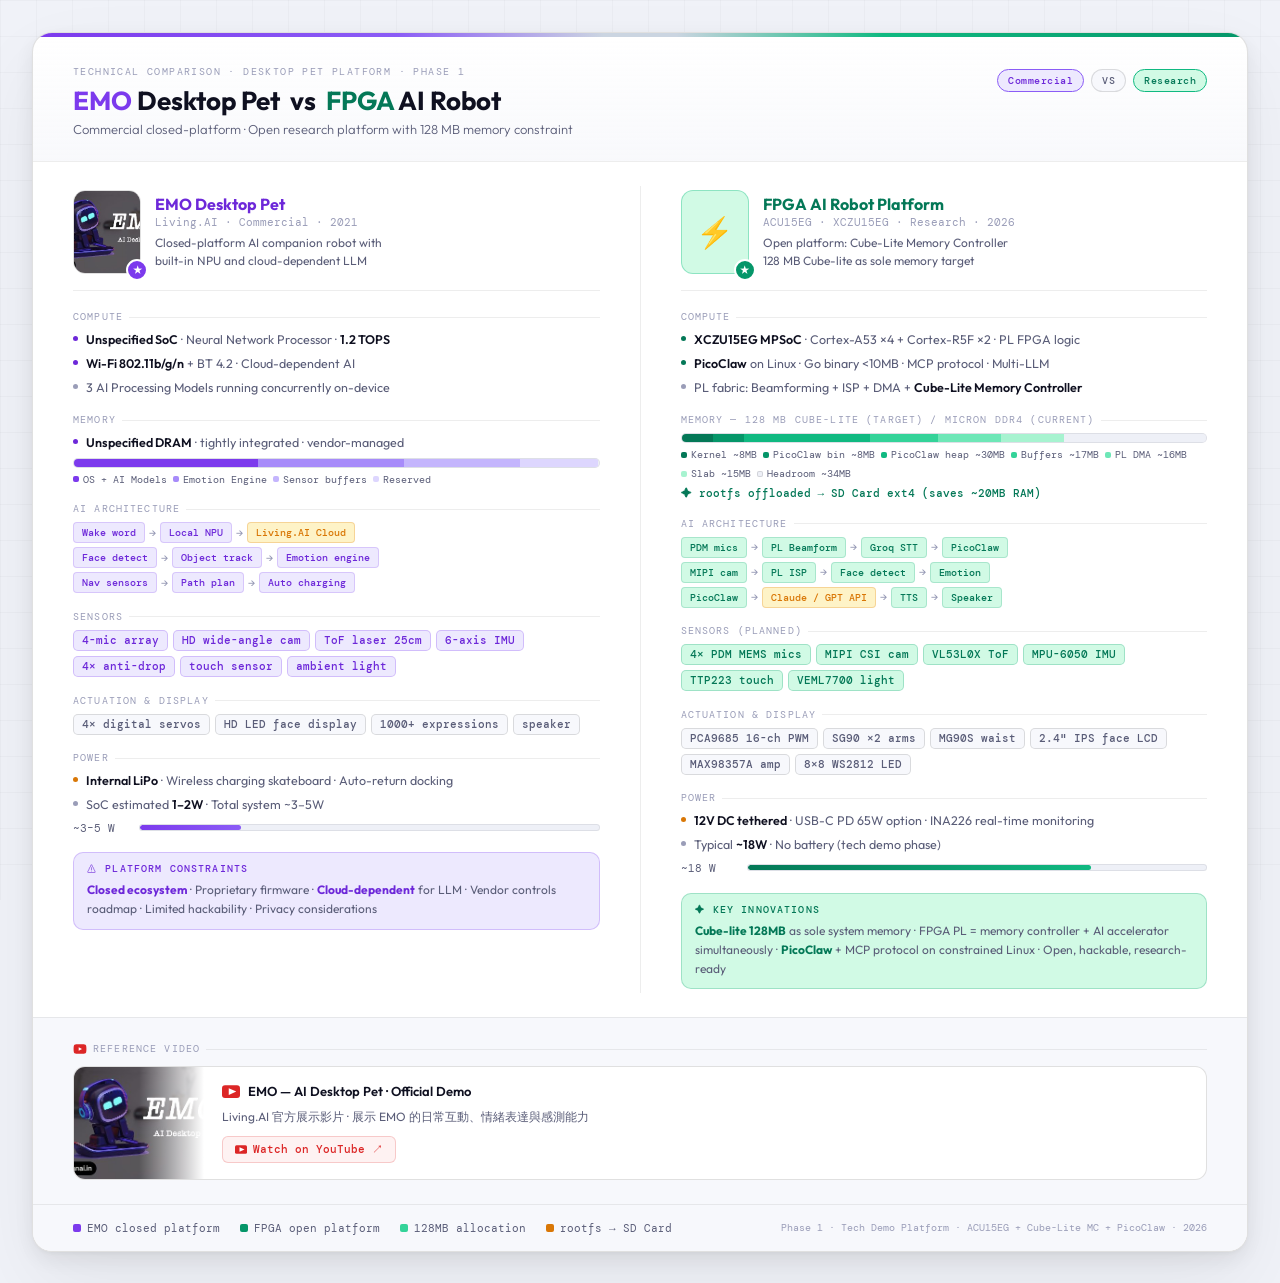
==== commit 6c656dad: "Update EMO vs FPGA slide to bright_1 version Co-Authored-By: Claude Opus 4.6 (1M context) <noreply@a" ====
--- a/docs/emo_vs_fpga_slide_4.html
+++ b/docs/emo_vs_fpga_slide_4.html
@@ -553,6 +553,47 @@
 
   </div>
 
+  <!-- YouTube Section -->
+  <div style="padding: 1.5rem 2.5rem; border-top: 1px solid var(--border); background: var(--surface2);">
+    <div style="font-family:'DM Mono',monospace; font-size:9.5px; letter-spacing:0.12em; text-transform:uppercase; color:var(--hint); margin-bottom:10px; display:flex; align-items:center; gap:6px;">
+      <svg width="14" height="14" viewBox="0 0 24 24" fill="none" style="flex-shrink:0">
+        <path d="M22.54 6.42a2.78 2.78 0 0 0-1.95-1.96C18.88 4 12 4 12 4s-6.88 0-8.59.46A2.78 2.78 0 0 0 1.46 6.42 29 29 0 0 0 1 12a29 29 0 0 0 .46 5.58 2.78 2.78 0 0 0 1.95 1.96C5.12 20 12 20 12 20s6.88 0 8.59-.46a2.78 2.78 0 0 0 1.95-1.96A29 29 0 0 0 23 12a29 29 0 0 0-.46-5.58z" fill="#dc2626"/>
+        <polygon points="9.75 15.02 15.5 12 9.75 8.98 9.75 15.02" fill="white"/>
+      </svg>
+      Reference Video
+      <span style="flex:1;height:1px;background:var(--border)"></span>
+    </div>
+    <div style="display:flex;align-items:stretch;gap:0;border-radius:12px;overflow:hidden;border:1px solid var(--border2);background:var(--surface);">
+      <div style="flex-shrink:0;width:130px;position:relative;overflow:hidden;">
+        <img src="[data-uri]" alt="EMO"
+          style="width:100%;height:100%;object-fit:cover;object-position:center top;display:block;">
+        <div style="position:absolute;inset:0;background:linear-gradient(90deg,transparent 50%,var(--surface));"></div>
+      </div>
+      <div style="flex:1;padding:16px 18px;display:flex;flex-direction:column;justify-content:center;gap:9px;">
+        <div style="display:flex;align-items:center;gap:8px;">
+          <svg width="18" height="13" viewBox="0 0 24 17" fill="none">
+            <rect width="24" height="17" rx="4" fill="#dc2626"/>
+            <polygon points="9,4 19,8.5 9,13" fill="white"/>
+          </svg>
+          <span style="font-size:13px;font-weight:600;color:var(--text);">EMO — AI Desktop Pet · Official Demo</span>
+        </div>
+        <div style="font-size:12px;color:var(--muted);line-height:1.55;">
+          Living.AI 官方展示影片 · 展示 EMO 的日常互動、情緒表達與感測能力
+        </div>
+        <a href="https://www.youtube.com/watch?v=abqUMxj-1WI" target="_blank" rel="noopener"
+           style="display:inline-flex;align-items:center;gap:6px;text-decoration:none;font-family:'DM Mono',monospace;font-size:11px;font-weight:500;color:#dc2626;background:#fef2f2;border:1px solid rgba(220,38,38,0.2);border-radius:6px;padding:5px 12px;width:fit-content;"
+           onmouseover="this.style.background='#fee2e2'"
+           onmouseout="this.style.background='#fef2f2'">
+          <svg width="12" height="9" viewBox="0 0 24 17" fill="none">
+            <rect width="24" height="17" rx="3" fill="#dc2626"/>
+            <polygon points="9,4 19,8.5 9,13" fill="white"/>
+          </svg>
+          Watch on YouTube ↗
+        </a>
+      </div>
+    </div>
+  </div>
+
   <!-- Footer -->
   <div class="footer">
     <div class="legend">
